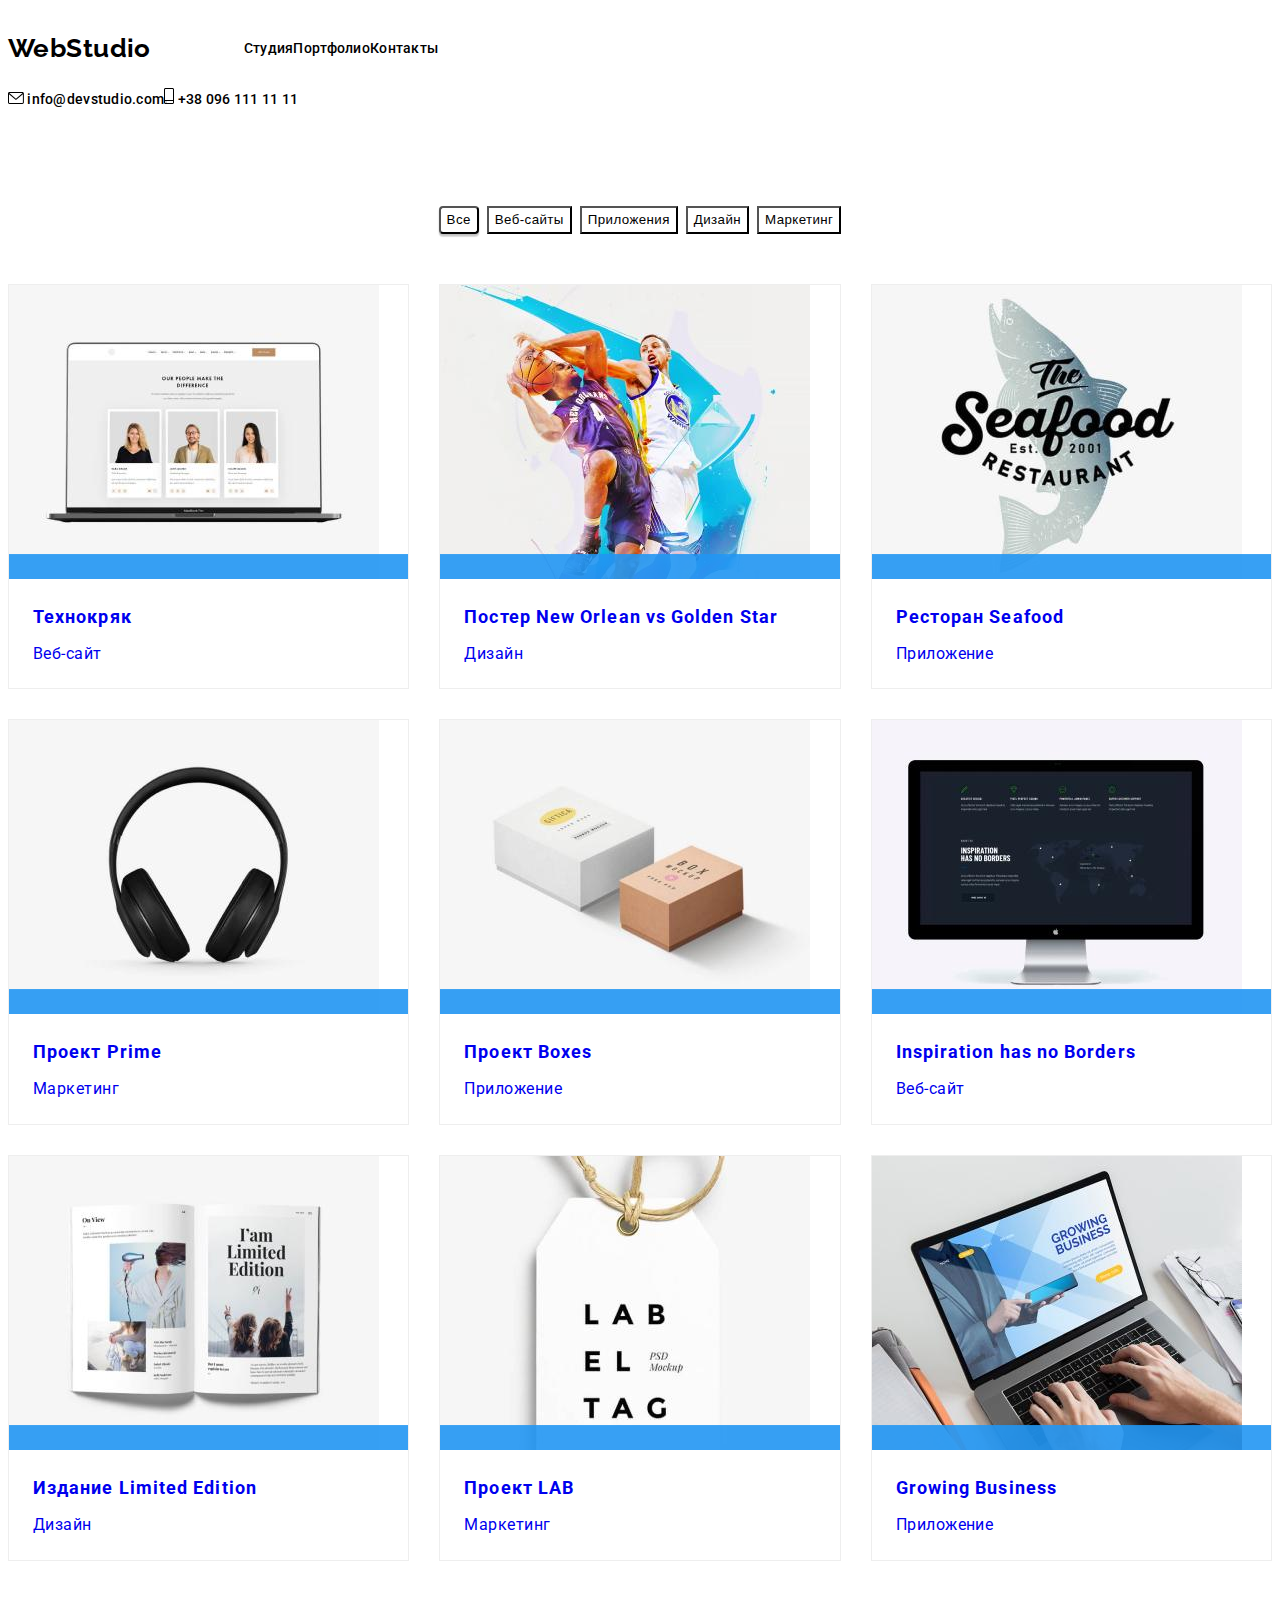
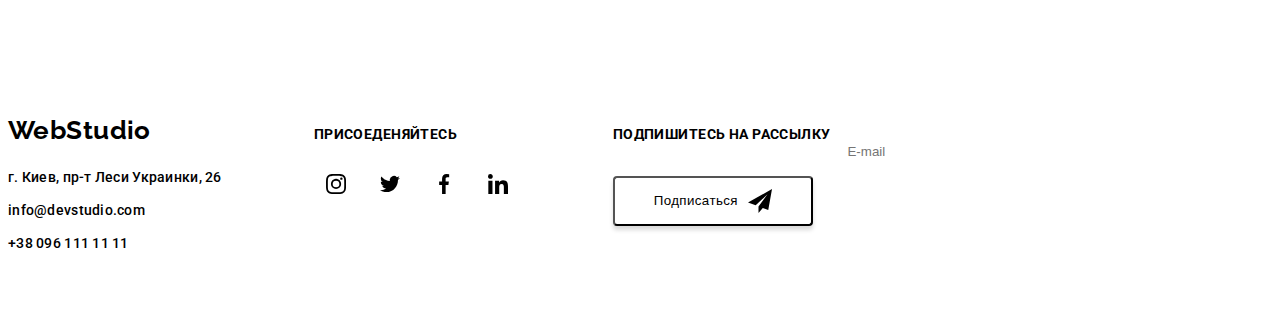
==== portfolio.html @ a19c3fe3 "мусор" ====
<!DOCTYPE html>
<html lang="ru">
  <head>
    <meta charset="UTF-8" />
    <meta http-equiv="X-UA-Compatible" content="IE=edge" />
    <meta name="viewport" content="width=device-width, initial-scale=1.0" />
    <title>WebStudio - Портфолио</title>
    <link
      rel="stylesheet"
      href="https://cdnjs.cloudflare.com/ajax/libs/modern-normalize/1.1.0/modern-normalize.min.css"
      integrity="sha512-wpPYUAdjBVSE4KJnH1VR1HeZfpl1ub8YT/NKx4PuQ5NmX2tKuGu6U/JRp5y+Y8XG2tV+wKQpNHVUX03MfMFn9Q=="
      crossorigin="anonymous"
      referrerpolicy="no-referrer"
    />
    <link rel="stylesheet" href="./css/styles.css" />
    <link rel="preconnect" href="https://fonts.googleapis.com" />
    <link rel="preconnect" href="https://fonts.gstatic.com" crossorigin />
    <link rel="preconnect" href="https://fonts.googleapis.com" />
    <link rel="preconnect" href="https://fonts.gstatic.com" crossorigin />
    <link
      href="https://fonts.googleapis.com/css2?family=Raleway:ital,wght@0,700;1,700&family=Roboto:ital,wght@0,400;0,500;0,700;0,900;1,400;1,500;1,700;1,900&display=swap"
      rel="stylesheet"
    />
  </head>
  <body>
    <header class="page-header">
      <div class="container">
        <nav class="site-nav">
          <a href="./index.html" class="logo">Web<span class="logo-header">Studio</span></a>
          <ul class="list">
            <li class="header-item"><a href="./index.html" class="link">Студия</a></li>
            <li class="header-item">
              <a href="./portfolio.html" class="link current">Портфолио</a>
            </li>
            <li class="header-item"><a href="" class="link">Контакты</a></li>
          </ul>
        </nav>
        <ul class="site-contact list">
          <li class="header-item">
            <a href="mailto:info@devstudio.com" class="link">           
                <svg width="16px" height="12px" class="header-icon">
              <use href="./images/sprite.svg#envelope" ></use></svg>
                info@devstudio.com</a>
          </li>
          <li class="header-item">
            <a href="tel:+380961111111" class="link">
              <svg width="10px" height="16px" class="header-icon">
              <use href="./images/sprite.svg#smartphone" ></use>
            </svg>
            +38 096 111 11 11</a>
          </li>
        </ul>
      </div>
    </header>
    <main>
      <section class="section">
        <div class="container">
          <h1 hidden>Страница портфолио</h1>
          <!--  фильтр -->

          <h2 hidden>Фильтр</h2>
          <ul class="list filter">
            <li class="filter-item">
              <button type="button" class="button button-active">Все</button>
            </li>
            <li class="filter-item">
              <button type="button" class="button">Веб-сайты</button>
            </li>
            <li class="filter-item">
              <button type="button" class="button">Приложения</button>
            </li>
            <li class="filter-item">
              <button type="button" class="button">Дизайн</button>
            </li>
            <li class="filter-item">
              <button type="button" class="button">Маркетинг</button>
            </li>
          </ul>

          <!--  портфолио -->

          <ul class="list flex-list portfolio">
            <li class="item">
              <a href="./portfolio.html" class="portfolio-link">
                <div class="portfolio-img-wrapper">
                  <img src="./images/portolio/img1.jpg" alt="технокряк" width="370" />
                  <p class="portfolio-overley-text">Технокряк это современная площадка распространения коронавируса. Компании используют эту платформу для цифрового
                  шпионажа и атак на защищённые сервера конкурентов.</p>
                </div>
                <div class="portfolio-text-margin">
                  <h2 class="portfolio-work">Технокряк</h2>
                  <p class="portfolio-type">Веб-сайт</p>
                </div>
              </a>
            </li>
            <li class="item">
              <a href="./portfolio.html" class="portfolio-link">
                <div class="portfolio-img-wrapper">
                  <img src="./images/portolio/img2.jpg" alt="Постер New Orlean vs Golden Star" width="370"/>
                  <p class="portfolio-overley-text">Технокряк это современная площадка распространения коронавируса. Компании используют эту платформу для цифрового
                  шпионажа и атак на защищённые сервера конкурентов.</p>
                </div>
     
                <div class="portfolio-text-margin">
                  <h2 class="portfolio-work">Постер New Orlean vs Golden Star</h2>
                  <p class="portfolio-type">Дизайн</p>
                </div>
              </a>
            </li>
            <li class="item">
              <a href="./portfolio.html" class="portfolio-link">
                <div class="portfolio-img-wrapper">
                  <img src="./images/portolio/img3.jpg" alt="Ресторан Seafood" width="370" />
                  <p class="portfolio-overley-text">Технокряк это современная площадка распространения коронавируса. Компании используют эту платформу для цифрового
                  шпионажа и атак на защищённые сервера конкурентов.</p>
                </div>
                                
                <div class="portfolio-text-margin">
                  <h2 class="portfolio-work">Ресторан Seafood</h2>
                  <p class="portfolio-type">Приложение</p>
                </div>
              </a>
            </li>
            <li class="item">
              <a href="./portfolio.html" class="portfolio-link">
                <div class="portfolio-img-wrapper">
                  <img src="./images/portolio/img4.jpg" alt="Проект Prime" width="370" />
                  <p class="portfolio-overley-text">Технокряк это современная площадка распространения коронавируса. Компании используют эту платформу для цифрового
                  шпионажа и атак на защищённые сервера конкурентов.</p>
                </div>

                <div class="portfolio-text-margin">
                  <h2 class="portfolio-work">Проект Prime</h2>
                  <p class="portfolio-type">Маркетинг</p>
                </div>
              </a>
            </li>
            <li class="item">
              <a href="./portfolio.html" class="portfolio-link"> 
                <div class="portfolio-img-wrapper">
                  <img src="./images/portolio/img5.jpg" alt="Проект Boxes" width="370" />
                  <p class="portfolio-overley-text">Технокряк это современная площадка распространения коронавируса. Компании используют эту платформу для цифрового
                  шпионажа и атак на защищённые сервера конкурентов.</p>
                </div>
                
                <div class="portfolio-text-margin">
                  <h2 class="portfolio-work">Проект Boxes</h2>
                  <p class="portfolio-type">Приложение</p>
                </div>
              </a>
            </li>
            <li class="item">
              <a href="./portfolio.html" class="portfolio-link">
                <div class="portfolio-img-wrapper">
                  <img src="./images/portolio/img6.jpg" alt="Inspiration has no Borders" width="370" />
                  <p class="portfolio-overley-text">Технокряк это современная площадка распространения коронавируса. Компании используют эту платформу для цифрового
                  шпионажа и атак на защищённые сервера конкурентов.</p>
                </div>
  
                <div class="portfolio-text-margin">
                  <h2 class="portfolio-work">Inspiration has no Borders</h2>
                  <p class="portfolio-type">Веб-сайт</p>
                </div>
              </a>
            </li>
            <li class="item">
              <a href="./portfolio.html" class="portfolio-link">
                <div class="portfolio-img-wrapper">
                  <img src="./images/portolio/img7.jpg" alt="Издание Limited Edition" width="370" />
                  <p class="portfolio-overley-text">Технокряк это современная площадка распространения коронавируса. Компании используют эту платформу для цифрового
                  шпионажа и атак на защищённые сервера конкурентов.</p>
                </div>

                <div class="portfolio-text-margin">
                  <h2 class="portfolio-work">Издание Limited Edition</h2>
                  <p class="portfolio-type">Дизайн</p>
                </div>
              </a>
            </li>
            <li class="item">
              <a href="./portfolio.html" class="portfolio-link">
                <div class="portfolio-img-wrapper">
                  <img src="./images/portolio/img8.jpg" alt="Проект LAB" width="370" />
                  <p class="portfolio-overley-text">Технокряк это современная площадка распространения коронавируса. Компании используют эту платформу для цифрового
                  шпионажа и атак на защищённые сервера конкурентов.</p>
                </div>

                <div class="portfolio-text-margin">
                  <h2 class="portfolio-work">Проект LAB</h2>
                  <p class="portfolio-type">Маркетинг</p>
                </div>
              </a>
            </li>
            <li class="item">
              <a href="./portfolio.html" class="portfolio-link">
                <div class="portfolio-img-wrapper">
                  <img src="./images/portolio/img9.jpg" alt="Growing Business" width="370" />
                  <p class="portfolio-overley-text">Технокряк это современная площадка распространения коронавируса. Компании используют эту платформу для цифрового
                  шпионажа и атак на защищённые сервера конкурентов.</p>
                </div>
                
                <div class="portfolio-text-margin">
                  <h2 class="portfolio-work">Growing Business</h2>
                  <p class="portfolio-type">Приложение</p>
                </div>
              </a>
            </li>
          </ul>
        </div>
      </section>
    </main>
    
<footer class="footer">
  <div class="container">
    <div>
      <a href="./index.html" class="logo footer-logo">Web<span class="logo-footer">Studio</span></a>
      <address>
        <ul class="list site-contact-footer">
          <li class="footer-item">
            <a href="" class="link">г. Киев, пр-т Леси Украинки, 26</a>
          </li>
          <li class="footer-item">
            <a href="mailto:info@devstudio.com" class="link">info@devstudio.com</a>
          </li>
          <li class="footer-item">
            <a href="tel:+380961111111" class="link">+38 096 111 11 11</a>
          </li>
        </ul>
      </address>
    </div>
    <div class="footer-sosial">
      <p class="footer-connect">Присоеденяйтесь</p>
      <ul class="list sosial-list">
        <li class="sosial-item">
          <a href="" class="sosial-bgr">
            <svg class="sosial-icon">
              <use href="./images/sprite.svg#instagram"></use>
            </svg>
          </a>
        </li>
        <li class="sosial-item">
          <a href="" class="sosial-bgr">
            <svg class="sosial-icon">
              <use href="./images/sprite.svg#twitter"></use>
            </svg>
          </a>
        </li>
        <li class="sosial-item">
          <a href="" class="sosial-bgr">
            <svg class="sosial-icon">
              <use href="./images/sprite.svg#facebook"></use>
            </svg>
          </a>
        </li>
        <li class="sosial-item">
          <a href="" class="sosial-bgr">
            <svg class="sosial-icon">
              <use href="./images/sprite.svg#linkedin"></use>
            </svg>
          </a>
        </li>
      </ul>
    </div>

    <div class="footer-submit">
      <form class="footer-form-wrapper" autocomplete="off" novalidate>
        <label for="footer-email" class="footer-connect">Подпишитесь на рассылку</label>
        <input class="footer-input" type="email" id="footer-email" placeholder="E-mail">
        <button type="submit" class="button form-btn">Подписаться
          <svg width="24" height="24">
            <use href="./images/icons.svg#send-btn"></use>
          </svg>
        </button>
      </form>
    </div>

  </div>
</footer>

  </body>
</html>
---- css/styles.css ----
/* сброс стилей */

html {
  box-sizing: border-box;
}
*,
*::after,
*::before {
  box-sizing: inherit;
}

h1,
h2,
h3,
h4,
h5,
h6 {
  margin-top: 0;
  margin-bottom: 0;
}
p {
  margin-top: 0;
}
p:last-child {
  margin-bottom: 0;
}
img {
  display: block;
  max-width: 100%;
  height: auto;
}
address {
  font-style: normal;
}
a {
  text-decoration: none;
}
.list {
  list-style: none;
  padding: 0;
  margin: 0;
}
.visually-hidden {
  position: absolute;
  width: 1px;
  height: 1px;
  margin: -1px;
  padding: 0;
  overflow: hidden;
  border: 0;
  clip: rect(0 0 0 0);
}
/*  */

body {
  background-color: var(--white-color);
  font-family: "Roboto", sans-serif;
  font-weight: 400;
  font-size: 14px;
  line-height: 1.71;
  letter-spacing: 0.03em;
  color: var(--secondary-color);
}

.section {
  padding-top: 94px;
  padding-bottom: 94px;
  width: 100%;
}

/* filter item  */
.filter-item:not(:last-child) {
  margin-right: 8px;
}

/* навигация */
.logo {
  font-family: "Raleway", sans-serif;
  font-weight: 700;
  color: var(--accent);
  text-decoration: none;
  font-size: 26px;
  line-height: 1.19;
  margin-right: 93px;
}

.logo-footer {
  color: var(--white-color);
}

.site-nav .link {
  display: block;
  padding-top: 32px;
  padding-bottom: 32px;

  color: var(--primary-text-color);
  font-style: normal;
  font-weight: 500;
  line-height: 16px;
  letter-spacing: 0.02em;
}

.site-nav .link:focus,
.site-nav .link:hover,
.site-nav .link.current,
.site-contact-footer .link:focus,
.site-contact-footer .link:hover,
.site-contact .link:focus,
.site-contact .link:hover {
  color: var(--accent);
}
/* Ставимо анімацію на ці */
.site-nav .link,
.site-contact-footer .link,
.site-nav .link.current,
.site-contact .link {
  transition: color 250ms cubic-bezier(0.4, 0, 0.2, 1);
  /* transition-delay: 1s; */
}

/* синя рисочка на поточній сторінці */
.current {
  position: relative;
}
.current::after {
  position: absolute;
  bottom: -1px;
  content: "";
  display: block;
  width: 100%;
  height: 4px;
  border-radius: 2px;
  background-color: var(--accent);
}

/* контакты в шапке и футере */
.site-contact-footer .link,
.site-contact .link {
  color: var(--secondary-color);
  font-style: normal;
  font-weight: 500;
  line-height: 1.42;
  letter-spacing: 0.02em;
}

/* секция */
.section-title {
  color: var(--primary-text-color);
  text-align: center;
  font-weight: 700;
  font-size: 36px;
  line-height: 1.17;
  margin-bottom: 50px;
}
.section-subtitle {
  font-weight: bold;
  line-height: 1.14;
  text-transform: uppercase;
  color: var(--primary-text-color);
  margin-bottom: 10px;
}

.section-text {
  color: var(--secondary-color);
  font-style: normal;
  font-weight: normal;
}
/* секція команда */
.team {
  background-color: #f5f4fa;
}
.team-image {
  margin-bottom: 30px;
}
.team-name {
  font-style: normal;
  font-weight: 500;
  font-size: 16px;
  line-height: 1.19;
  text-align: center;
  color: var(--primary-text-color);
  margin-bottom: 10px;
}
.team-role {
  font-size: 16px;
  line-height: 1.19;
  text-align: center;
  /* padding-bottom: 16px; */
}
/* .team-border {
  box-shadow: 0px 1px 3px rgba(0, 0, 0, 0.12), 0px 1px 1px rgba(0, 0, 0, 0.14),
    0px 2px 1px rgba(0, 0, 0, 0.2);
  border-radius: 0px 0px 4px 4px;
  background-color: var(--white-color);
  padding-bottom: 30px;
} */
/* footer */
.footer {
  background-color: var(--background-color);
  padding-top: 60px;
  padding-bottom: 60px;
}
.footer .container {
  display: flex;
  align-items: baseline;
}
.footer-connect {
  font-weight: 700;
  line-height: 16px;
  text-transform: uppercase;
  color: var(--white-color);

  margin-bottom: 20px;
}

.footer-sosial {
  margin-left: 70px;
}
.footer-submit {
  margin-left: 93px;
}

.footer-sosial .sosial-list {
  padding: 0;
  color: var(--white-color);
}
.footer-sosial .sosial-bgr {
  background-color: var(--secondary-color);
}
.footer-sosial .sosial-icon {
  fill: var(--white-color);
}
.footer-logo {
  display: block;
  margin-bottom: 20px;
}
.footer-item:not(:last-child) {
  margin-bottom: 9px;
}
/* герой */
.hero {
  max-width: 1600px;
  height: 600px;
  margin-left: auto;
  margin-right: auto;
  background-repeat: no-repeat;
  background-size: cover;
  background-position: center;
  background-color: var(--background-color);
  background-image: linear-gradient(
      to right,
      rgba(47, 48, 58, 0.4),
      rgba(47, 48, 58, 0.4)
    ),
    url("../images/hero-img.jpg");
  color: var(--white-color);
  text-align: center;
  padding-top: 200px;
  padding-bottom: 200px;
}
.hero-title {
  margin-top: 0;
  margin-bottom: 30px;
  text-align: center;
  text-transform: uppercase;
  font-weight: 900;
  font-size: 44px;
  line-height: 1.36;
  letter-spacing: 0.06em;
}
.hero button {
  background-color: var(--accent);
  color: var(--white-color);
  padding: 10px 32px;
  font-weight: 700;
  line-height: 1.875;
  letter-spacing: 0.06em;
}
/* в каждой секции елементам списка нужно давать 
display: flex; сделаю 1н клас на всех */
.flex-list {
  display: flex;
  flex-wrap: wrap;
  margin-left: -30px;
  margin-top: -30px;
}

/* в каждой секции елементам списка нужно давать 
margin-right: 30px; сделаю 1н клас на всех */
li.item {
  margin-left: 30px;
  margin-top: 30px;
}
.work .item {
  flex-basis: calc(100% / 3 - 30px);
}

.work-box {
  position: relative;
}
.work-text {
  position: absolute;
  bottom: 0;

  color: var(--white-color);
  background-color: rgba(47, 48, 58, 0.8);

  width: 100%;
  /* height: 70px; */
  text-align: center;

  text-transform: uppercase;
  font-weight: 700;
  line-height: 16px;
  padding-top: 27px;
  padding-bottom: 27px;
}

.features .item {
  flex-basis: calc(100% / 4 - 30px);
  background-color: var(--white-color);
}
.team-item {
  flex-basis: calc(100% / 4 - 30px);
  box-shadow: 0px 1px 3px rgba(0, 0, 0, 0.12), 0px 1px 1px rgba(0, 0, 0, 0.14),
    0px 2px 1px rgba(0, 0, 0, 0.2);
  border-radius: 0px 0px 4px 4px;
  background-color: var(--white-color);
  padding-bottom: 30px;
}

/* секция особенности features*/
.features.section {
  padding-bottom: 0;
}

.futures-icon {
  width: 70px;
  height: 70px;
}
/* фон під значком */
.icon-bgr {
  display: flex;
  justify-content: center;
  align-items: center;
  height: 120px;
  margin-bottom: 30px;
  background: #f5f4fa;
  border-radius: 4px;
}

/* кнопки в фильтре */
.filter {
  margin-bottom: 50px;
  justify-content: center;
  display: flex;
}
.button {
  background-color: var(--white-color);
  color: var(--primary-text-color);
  font-style: normal;
  font-weight: 500;
  line-height: 1.62;
  letter-spacing: 0.03em;

  transition: color 250ms cubic-bezier(0.4, 0, 0.2, 1),
    background-color 250ms cubic-bezier(0.4, 0, 0.2, 1);
}

.filter .button:focus,
.filter .button:active,
.filter .button:hover,
.button-active {
  color: var(--white-color);
  background-color: var(--accent);
  box-shadow: 0px 3px 1px rgba(0, 0, 0, 0.1), 0px 1px 2px rgba(0, 0, 0, 0.08),
    0px 2px 2px rgba(0, 0, 0, 0.12);
  border-radius: 4px;
}

.filter .list {
  justify-content: center;
  display: flex;
}

/* секція портфоліо */
.portfolio-link {
  display: block;

  transition: box-shadow 250ms cubic-bezier(0.4, 0, 0.2, 1);
}
.portfolio-link:hover,
.portfolio-link:focus {
  box-shadow: 0px 4px 4px rgba(0, 0, 0, 0.25);
  outline: none;
}

.portfolio .list {
  margin-left: -30px;
  margin-top: -30px;
  display: flex;
  flex-wrap: wrap;
}
.portfolio .item {
  flex-basis: calc(100% / 3 - 30px);
  border: 1px solid #eeeeee;
}

.portfolio-link:hover .portfolio-overley-text,
.portfolio-link:focus .portfolio-overley-text {
  transform: translateY(0);
}

.portfolio-img-wrapper {
  position: relative;
  overflow: hidden;
}
.portfolio-overley-text {
  position: absolute;
  top: 0;
  width: 100%;

  font-size: 18px;
  line-height: 1.56;
  letter-spacing: 0.03em;
  color: var(--white-color);

  background-color: rgba(33, 150, 243, 0.9);
  padding: 63px 24px;

  transform: translateY(101%);
  transition: transform 250ms cubic-bezier(0.4, 0, 0.2, 1);
}

.portfolio-work {
  font-style: normal;
  font-weight: bold;
  font-size: 18px;
  line-height: 2;
  letter-spacing: 0.06em;
  color: var(--primary-text-color);
  margin-bottom: 4px;
}
.portfolio-type {
  font-style: normal;
  font-weight: normal;
  font-size: 16px;
  line-height: 1.87;
  letter-spacing: 0.03em;
  color: var(--secondary-color);
}
.portfolio-text-margin {
  padding: 20px 24px;
}

/* добавляем flex  */

.page-header,
.site-contact,
.site-nav,
.site-nav > .list {
  display: flex;
  align-items: center;
}
.site-contact {
  margin-left: auto;
}
/* клиенты секция */
/* .clients .item {
  flex-basis: calc(100% / 6 - 30px);
  border: 1px solid #afb1b8;
  box-sizing: border-box;
  border-radius: 4px;
  align-items: center;

  color: #afb1b8;

  display: flex;
  justify-content: center;
  height: 92px;
} */
/* .clients .item:focus,
.clients .item:active,
.clients .item:hover {
  border-color: var(--accent);
  color: var(--accent);
} */

/* лева хрень яку я переробляю непонятно чому */
.clients .item {
  flex-basis: calc(100% / 6 - 30px);
}
.clients-link {
  border: 1px solid #afb1b8;
  box-sizing: border-box;
  border-radius: 4px;
  align-items: center;
  color: #afb1b8;
  display: flex;
  justify-content: center;
  height: 92px;
  /* ------- */
  transition: color 250ms cubic-bezier(0.4, 0, 0.2, 1),
    background-color 250ms cubic-bezier(0.4, 0, 0.2, 1);
}
.clients-link:hover,
.clients-link:focus,
.clients-link:active {
  border-color: var(--accent);
  color: var(--accent);
}
.clients-icon {
  width: 106px;
  height: 60px;
  fill: currentColor;
}

.sosial-list {
  display: flex;
  justify-content: center;
  padding-left: 32px;
  padding-right: 32px;
}

.sosial-bgr {
  width: 44px;
  height: 44px;
  border-radius: 22px;
  background-color: var(--white-color);
  display: flex;
  justify-content: center;
  align-items: center;
  color: var(--secondary-color);
  transition: color 250ms cubic-bezier(0.4, 0, 0.2, 1),
    background-color 250ms cubic-bezier(0.4, 0, 0.2, 1);
}

.sosial-icon {
  width: 20px;
  height: 20px;
  fill: currentColor;
}
.sosial-bgr:focus,
.sosial-bgr:active,
.sosial-bgr:hover {
  background-color: var(--accent);
  color: var(--white-color);
}

.sosial-item:not(:last-child) {
  margin-right: 10px;
}

/* модальное окно */
.backdrop {
  position: fixed;
  top: 0;
  width: 100vw;
  height: 100vh;
  background-color: rgba(0, 0, 0, 0.2);
  display: flex;
  align-items: center;
  justify-content: center;

  transition: opacity 250ms cubic-bezier(0.4, 0, 0.2, 1),
    visibility 250ms cubic-bezier(0.4, 0, 0.2, 1);
}

.backdrop.is-hidden {
  opacity: 0;
  visibility: hidden;
  pointer-events: none;
}

.backdrop.is-hidden .modal {
  transform: scale(2);
}

.modal {
  position: relative;
  width: 528px;
  min-height: 182px;

  padding: 40px;
  background-color: var(--white-color);
  box-shadow: 0px 1px 3px rgba(0, 0, 0, 0.12), 0px 1px 1px rgba(0, 0, 0, 0.14),
    0px 2px 1px rgba(0, 0, 0, 0.2);
  border-radius: 4px;

  transform: scale(1);
  transition: transform 250ms cubic-bezier(0.4, 0, 0.2, 1);
}

.btn-close {
  padding: 0;
  position: absolute;

  top: 8px;
  right: 8px;

  width: 30px;
  height: 30px;

  background-color: transparent;
  border: 1px solid rgba(0, 0, 0, 0.1);
  border-radius: 50%;
  fill: currentColor;
}

.btn-close:hover {
  color: var(--accent);
}
/* форма */
.form {
  padding: 40px;
  margin-left: auto;
  margin-right: auto;
}

.form-title {
  font-weight: 700;
  font-size: 20px;
  line-height: 23px;
  letter-spacing: 0.03em;
  color: var(--primary-text-color);
}

.form-field {
  display: flex;
  flex-direction: column;
  margin-bottom: 10px;
  position: relative;
  color: var(--primary-text-color);
}

.form-input {
  width: 100%;
  outline: none;
  padding: 12px 16px 12px 42px;
  border: 1px solid rgba(33, 33, 33, 0.2);
  border-radius: 4px;
}

.form-comment-text:active,
.form-comment-text:focus,
.form-comment-text:hover,
.form-input:active,
.form-input:hover,
.form-input:focus {
  border: 1px solid var(--accent);
}
/* Вродi раніше цю діч робив по іншому ?*/
.form-input:active ~ svg,
.form-input:hover ~ svg,
.form-input:focus ~ svg {
  color: var(--accent);
}

.form-field label {
  color: var(--secondary-color);
  margin-bottom: 4px;
  font-size: 12px;
  line-height: 14px;
  letter-spacing: 0.01em;
}

.form-comment {
  display: flex;
  flex-direction: column;
  position: relative;

  color: var(--secondary-color);
  margin-bottom: 20px;
  font-size: 12px;
  line-height: 14px;
  letter-spacing: 0.01em;
}

.form-comment label {
  margin-bottom: 4px;
}

.form-comment-text {
  width: 100%;
  min-height: 120px;
  resize: none;

  padding: 12px 16px;

  outline: none;
  border-radius: 4px;
  border: 1px solid rgba(33, 33, 33, 0.2);
}

.form-btn {
  display: flex;
  background: var(--accent);
  box-shadow: 0px 4px 4px rgba(0, 0, 0, 0.15);
  border-radius: 4px;
  color: var(--white-color);
  width: 200px;
  height: 50px;
  align-items: center;
  justify-content: center;
  fill: var(--white-color);
}
.form-btn-send {
  display: block;
  margin: 0 auto;
}
.form-btn:hover {
  background-color: #188ce8;
  box-shadow: 0px 4px 4px rgba(0, 0, 0, 0.15);
}

form .form-btn svg {
  margin-left: 10px;
}

.footer-form-wrapper {
  display: flex;
  flex-wrap: wrap;
}
.form-icon {
  position: absolute;
  top: 50%;
  left: 15px;
  transform: translate(0, -50%);
  fill: currentColor;
}
.input-wrapper {
  position: relative;
}

.modal-checkbox {
  margin-bottom: 30px;
  display: flex;
  align-items: center;
}

.modal-checkbox span {
  width: 16px;
  height: 15px;
  border: 2px solid var(--primary-text-color);
  border-radius: 2px;
  margin-right: 8px;
  margin-left: 14px;
  display: flex;
  align-items: center;
  justify-content: center;
}
.modal-checkbox:checked + .modal-checkbox span {
  background-color: var(--accent);
  border: none;
}

.modal-checkbox a {
  color: var(--accent);
  text-decoration: underline;
}

.footer-input {
  width: 350px;
  height: 50px;
  border: 1px solid rgba(255, 255, 255, 0.3);
  box-sizing: border-box;
  /* filter: drop-shadow(0px 4px 4px rgba(0, 0, 0, 0.15)); */
  border-radius: 4px;
  background: transparent;
  padding: 15px 16px;
  margin-right: 12px;
}

.footer-input:active,
.footer-input:hover,
.footer-input:focus {
  border: 1px solid var(--accent);
}
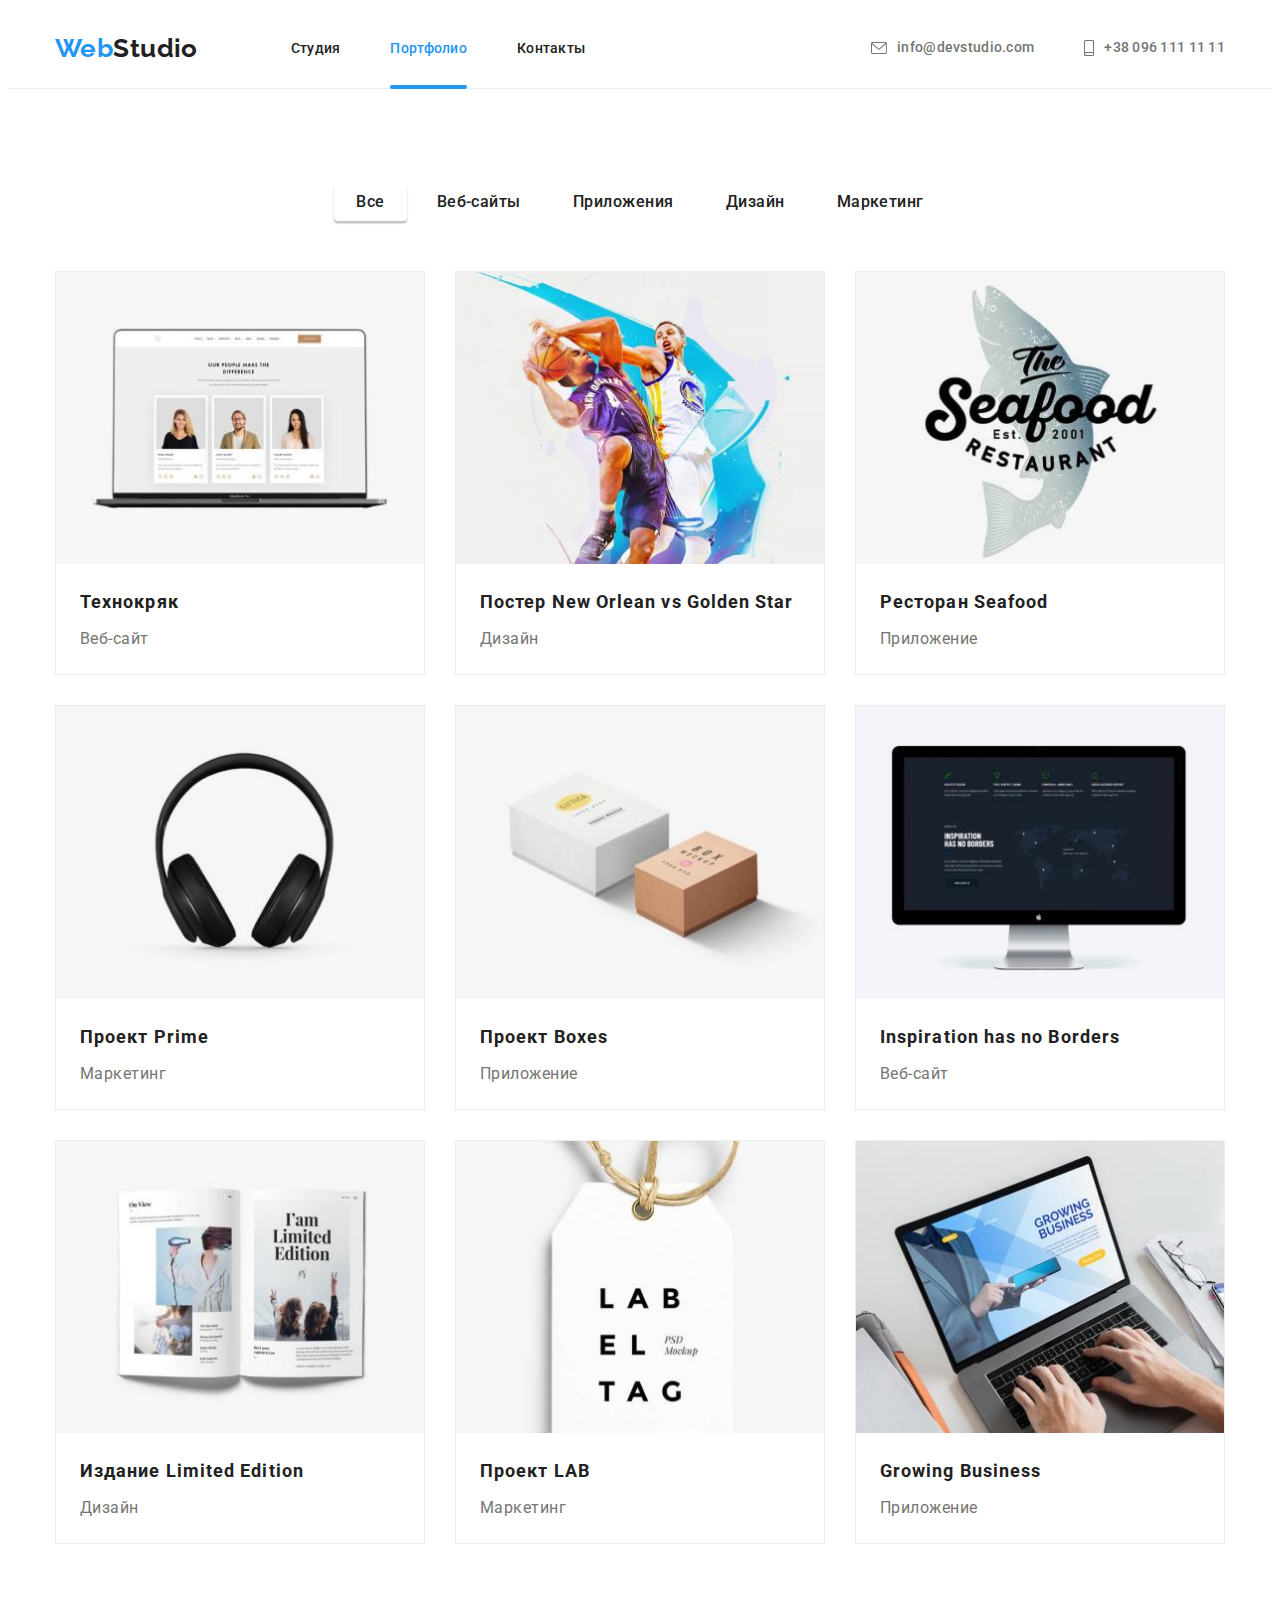
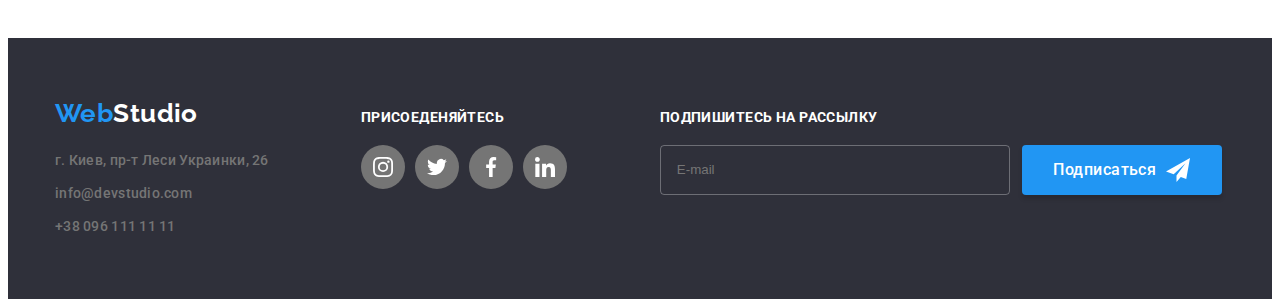
==== commit 614c6b77: "add scss" ====
--- a/portfolio.html
+++ b/portfolio.html
@@ -12,7 +12,9 @@
       crossorigin="anonymous"
       referrerpolicy="no-referrer"
     />
-    <link rel="stylesheet" href="./css/styles.css" />
+    
+    <link rel="stylesheet" href="./css/main.min.css">
+
     <link rel="preconnect" href="https://fonts.googleapis.com" />
     <link rel="preconnect" href="https://fonts.gstatic.com" crossorigin />
     <link rel="preconnect" href="https://fonts.googleapis.com" />
--- a/css/main.min.css
+++ b/css/main.min.css
@@ -0,0 +1,2 @@
+html{box-sizing:border-box}*,*::after,*::before{box-sizing:inherit}h1,h2,h3,h4,h5,h6{margin-top:0;margin-bottom:0}p{margin-top:0}p:last-child{margin-bottom:0}img{display:block;max-width:100%;height:auto}address{font-style:normal}a{text-decoration:none}.list{list-style:none;padding:0;margin:0}.visually-hidden{position:absolute;width:1px;height:1px;margin:-1px;padding:0;overflow:hidden;border:0;clip:rect(0 0 0 0)}:root{--primary-text-color: #212121;--secondary-color: #757575;--accent: #2196f3;--background-color: #2f303a;--white-color: #ffffff}body{background-color:var(--white-color);font-family:"Roboto", sans-serif;font-weight:400;font-size:14px;line-height:1.71;letter-spacing:0.03em;color:var(--secondary-color)}.team{background-color:#f5f4fa}.team-image{margin-bottom:30px}.team-name{font-style:normal;font-weight:500;font-size:16px;line-height:1.19;text-align:center;color:var(--primary-text-color);margin-bottom:10px}.team-role{font-size:16px;line-height:1.19;text-align:center}.hero{max-width:1600px;height:600px;margin-left:auto;margin-right:auto;background-repeat:no-repeat;background-size:cover;background-position:center;background-color:var(--background-color);background-image:linear-gradient(to right, rgba(47,48,58,0.4), rgba(47,48,58,0.4)),url("../images/hero-img.jpg");color:var(--white-color);text-align:center;padding-top:200px;padding-bottom:200px}.hero-title{margin-top:0;margin-bottom:30px;text-align:center;text-transform:uppercase;font-weight:900;font-size:44px;line-height:1.36;letter-spacing:0.06em}.hero button{background-color:var(--accent);color:var(--white-color);padding:10px 32px;font-weight:700;line-height:1.875;letter-spacing:0.06em}.work .item{flex-basis:calc(100% / 3 - 30px)}.work-box{position:relative}.work-text{position:absolute;bottom:0;color:var(--white-color);background-color:rgba(47,48,58,0.8);width:100%;text-align:center;text-transform:uppercase;font-weight:700;line-height:16px;padding-top:27px;padding-bottom:27px}.features .item{flex-basis:calc(100% / 4 - 30px);background-color:var(--white-color)}.team-item{flex-basis:calc(100% / 4 - 30px);box-shadow:0px 1px 3px rgba(0,0,0,0.12),0px 1px 1px rgba(0,0,0,0.14),0px 2px 1px rgba(0,0,0,0.2);border-radius:0px 0px 4px 4px;background-color:var(--white-color);padding-bottom:30px}.features.section{padding-bottom:0}.futures-icon{width:70px;height:70px}.icon-bgr{display:flex;justify-content:center;align-items:center;height:120px;margin-bottom:30px;background:#f5f4fa;border-radius:4px}.portfolio-link{display:block;transition:box-shadow 250ms cubic-bezier(0.4, 0, 0.2, 1)}.portfolio-link:hover,.portfolio-link:focus{box-shadow:0px 4px 4px rgba(0,0,0,0.25);outline:none}.portfolio .list{margin-left:-30px;margin-top:-30px;display:flex;flex-wrap:wrap}.portfolio .item{flex-basis:calc(100% / 3 - 30px);border:1px solid #eeeeee}.portfolio-link:hover .portfolio-overley-text,.portfolio-link:focus .portfolio-overley-text{transform:translateY(0)}.portfolio-img-wrapper{position:relative;overflow:hidden}.portfolio-overley-text{position:absolute;top:0;width:100%;font-size:18px;line-height:1.56;letter-spacing:0.03em;color:var(--white-color);background-color:rgba(33,150,243,0.9);padding:63px 24px;transform:translateY(101%);transition:transform 250ms cubic-bezier(0.4, 0, 0.2, 1)}.portfolio-work{font-style:normal;font-weight:bold;font-size:18px;line-height:2;letter-spacing:0.06em;color:var(--primary-text-color);margin-bottom:4px}.portfolio-type{font-style:normal;font-weight:normal;font-size:16px;line-height:1.87;letter-spacing:0.03em;color:var(--secondary-color)}.portfolio-text-margin{padding:20px 24px}.clients .item{flex-basis:calc(100% / 6 - 30px)}.clients-link{border:1px solid #afb1b8;box-sizing:border-box;border-radius:4px;align-items:center;color:#afb1b8;display:flex;justify-content:center;height:92px;transition:color 250ms cubic-bezier(0.4, 0, 0.2, 1),background-color 250ms cubic-bezier(0.4, 0, 0.2, 1)}.clients-link:hover,.clients-link:focus,.clients-link:active{border-color:var(--accent);color:var(--accent)}.clients-icon{width:106px;height:60px;fill:currentColor}.sosial-list{display:flex;justify-content:center;padding-left:32px;padding-right:32px}.sosial-bgr{width:44px;height:44px;border-radius:22px;background-color:var(--white-color);display:flex;justify-content:center;align-items:center;color:var(--secondary-color);transition:color 250ms cubic-bezier(0.4, 0, 0.2, 1),background-color 250ms cubic-bezier(0.4, 0, 0.2, 1)}.sosial-icon{width:20px;height:20px;fill:currentColor}.sosial-bgr:focus,.sosial-bgr:active,.sosial-bgr:hover{background-color:var(--accent);color:var(--white-color)}.sosial-item:not(:last-child){margin-right:10px}button{font-family:"Roboto", sans-serif;font-size:16px;border:none;padding:6px 22px;border-radius:4px;text-align:center;cursor:pointer}.section{padding-top:94px;padding-bottom:94px;width:100%}.section-title{color:var(--primary-text-color);text-align:center;font-weight:700;font-size:36px;line-height:1.17;margin-bottom:50px}.section-subtitle{font-weight:bold;line-height:1.14;text-transform:uppercase;color:var(--primary-text-color);margin-bottom:10px}.section-text{color:var(--secondary-color);font-style:normal;font-weight:normal}.container{width:1200px;margin-left:auto;margin-right:auto;padding-left:15px;padding-right:15px}.filter-item:not(:last-child){margin-right:8px}.filter{margin-bottom:50px;justify-content:center;display:flex}.filter .button:focus,.filter .button:active,.filter .button:hover,.button-active{color:var(--white-color);background-color:var(--accent);box-shadow:0px 3px 1px rgba(0,0,0,0.1),0px 1px 2px rgba(0,0,0,0.08),0px 2px 2px rgba(0,0,0,0.12);border-radius:4px}.filter .list{justify-content:center;display:flex}.button{background-color:var(--white-color);color:var(--primary-text-color);font-style:normal;font-weight:500;line-height:1.62;letter-spacing:0.03em;transition:color 250ms cubic-bezier(0.4, 0, 0.2, 1),background-color 250ms cubic-bezier(0.4, 0, 0.2, 1)}.header-item:not(:last-child){margin-right:50px}.header-item a{align-items:center;display:flex}.page-header{border-bottom:1px solid #ececec}.page-header .container{display:flex}.header-icon{fill:currentColor;margin-right:10px}.logo{font-family:"Raleway", sans-serif;font-weight:700;color:var(--accent);text-decoration:none;font-size:26px;line-height:1.19;margin-right:93px}.logo-header{color:var(--primary-text-color)}.logo-footer{color:var(--white-color)}.site-nav .link{display:block;padding-top:32px;padding-bottom:32px;color:var(--primary-text-color);font-style:normal;font-weight:500;line-height:16px;letter-spacing:0.02em}.site-nav .link:focus,.site-nav .link:hover,.site-nav .link.current,.site-contact-footer .link:focus,.site-contact-footer .link:hover,.site-contact .link:focus,.site-contact .link:hover{color:var(--accent)}.site-nav .link,.site-contact-footer .link,.site-nav .link.current,.site-contact .link{transition:color 250ms cubic-bezier(0.4, 0, 0.2, 1)}.current{position:relative}.current::after{position:absolute;bottom:-1px;content:"";display:block;width:100%;height:4px;border-radius:2px;background-color:var(--accent)}.site-contact-footer .link,.site-contact .link{color:var(--secondary-color);font-style:normal;font-weight:500;line-height:1.42;letter-spacing:0.02em}.footer{background-color:var(--background-color);padding-top:60px;padding-bottom:60px}.footer .container{display:flex;align-items:baseline}.footer-connect{font-weight:700;line-height:16px;text-transform:uppercase;color:var(--white-color);margin-bottom:20px}.footer-sosial{margin-left:70px}.footer-submit{margin-left:93px}.footer-sosial .sosial-list{padding:0;color:var(--white-color)}.footer-sosial .sosial-bgr{background-color:var(--secondary-color)}.footer-sosial .sosial-icon{fill:var(--white-color)}.footer-logo{display:block;margin-bottom:20px}.footer-item:not(:last-child){margin-bottom:9px}.footer-input{width:350px;height:50px;border:1px solid rgba(255,255,255,0.3);box-sizing:border-box;border-radius:4px;background:transparent;padding:15px 16px;margin-right:12px}.footer-input:active,.footer-input:hover,.footer-input:focus{border:1px solid var(--accent)}.flex-list{display:flex;flex-wrap:wrap;margin-left:-30px;margin-top:-30px}li.item{margin-left:30px;margin-top:30px}.page-header,.site-contact,.site-nav,.site-nav>.list{display:flex;align-items:center}.site-contact{margin-left:auto}.backdrop{position:fixed;top:0;width:100vw;height:100vh;background-color:rgba(0,0,0,0.2);display:flex;align-items:center;justify-content:center;transition:opacity 250ms cubic-bezier(0.4, 0, 0.2, 1),visibility 250ms cubic-bezier(0.4, 0, 0.2, 1)}.backdrop.is-hidden{opacity:0;visibility:hidden;pointer-events:none}.backdrop.is-hidden .modal{transform:scale(2)}.modal{position:relative;width:528px;min-height:182px;padding:40px;background-color:var(--white-color);box-shadow:0px 1px 3px rgba(0,0,0,0.12),0px 1px 1px rgba(0,0,0,0.14),0px 2px 1px rgba(0,0,0,0.2);border-radius:4px;transform:scale(1);transition:transform 250ms cubic-bezier(0.4, 0, 0.2, 1)}.btn-close{padding:0;position:absolute;top:8px;right:8px;width:30px;height:30px;background-color:transparent;border:1px solid rgba(0,0,0,0.1);border-radius:50%;fill:currentColor}.btn-close:hover{color:var(--accent)}.form{padding:40px;margin-left:auto;margin-right:auto}.form-title{font-weight:700;font-size:20px;line-height:23px;letter-spacing:0.03em;color:var(--primary-text-color)}.form-field{display:flex;flex-direction:column;margin-bottom:10px;position:relative;color:var(--primary-text-color)}.form-input{width:100%;outline:none;padding:12px 16px 12px 42px;border:1px solid rgba(33,33,33,0.2);border-radius:4px}.form-comment-text:active,.form-comment-text:focus,.form-comment-text:hover,.form-input:active,.form-input:hover,.form-input:focus{border:1px solid var(--accent)}.form-input:active ~ svg,.form-input:hover ~ svg,.form-input:focus ~ svg{color:var(--accent)}.form-field label{color:var(--secondary-color);margin-bottom:4px;font-size:12px;line-height:14px;letter-spacing:0.01em}.form-comment{display:flex;flex-direction:column;position:relative;color:var(--secondary-color);margin-bottom:20px;font-size:12px;line-height:14px;letter-spacing:0.01em}.form-comment label{margin-bottom:4px}.form-comment-text{width:100%;min-height:120px;resize:none;padding:12px 16px;outline:none;border-radius:4px;border:1px solid rgba(33,33,33,0.2)}.form-btn{display:flex;background:var(--accent);box-shadow:0px 4px 4px rgba(0,0,0,0.15);border-radius:4px;color:var(--white-color);width:200px;height:50px;align-items:center;justify-content:center;fill:var(--white-color)}.form-btn-send{display:block;margin:0 auto}.form-btn:hover{background-color:#188ce8;box-shadow:0px 4px 4px rgba(0,0,0,0.15)}form .form-btn svg{margin-left:10px}.footer-form-wrapper{display:flex;flex-wrap:wrap}.form-icon{position:absolute;top:50%;left:15px;transform:translate(0, -50%);fill:currentColor}.input-wrapper{position:relative}.modal-checkbox{margin-bottom:30px;display:flex;align-items:center}.modal-checkbox span{width:16px;height:15px;border:2px solid var(--primary-text-color);border-radius:2px;margin-right:8px;margin-left:14px;display:flex;align-items:center;justify-content:center}.modal-checkbox:checked+.modal-checkbox span{background-color:var(--accent);border:none}.modal-checkbox a{color:var(--accent);text-decoration:underline}
+/*# sourceMappingURL=main.min.css.map */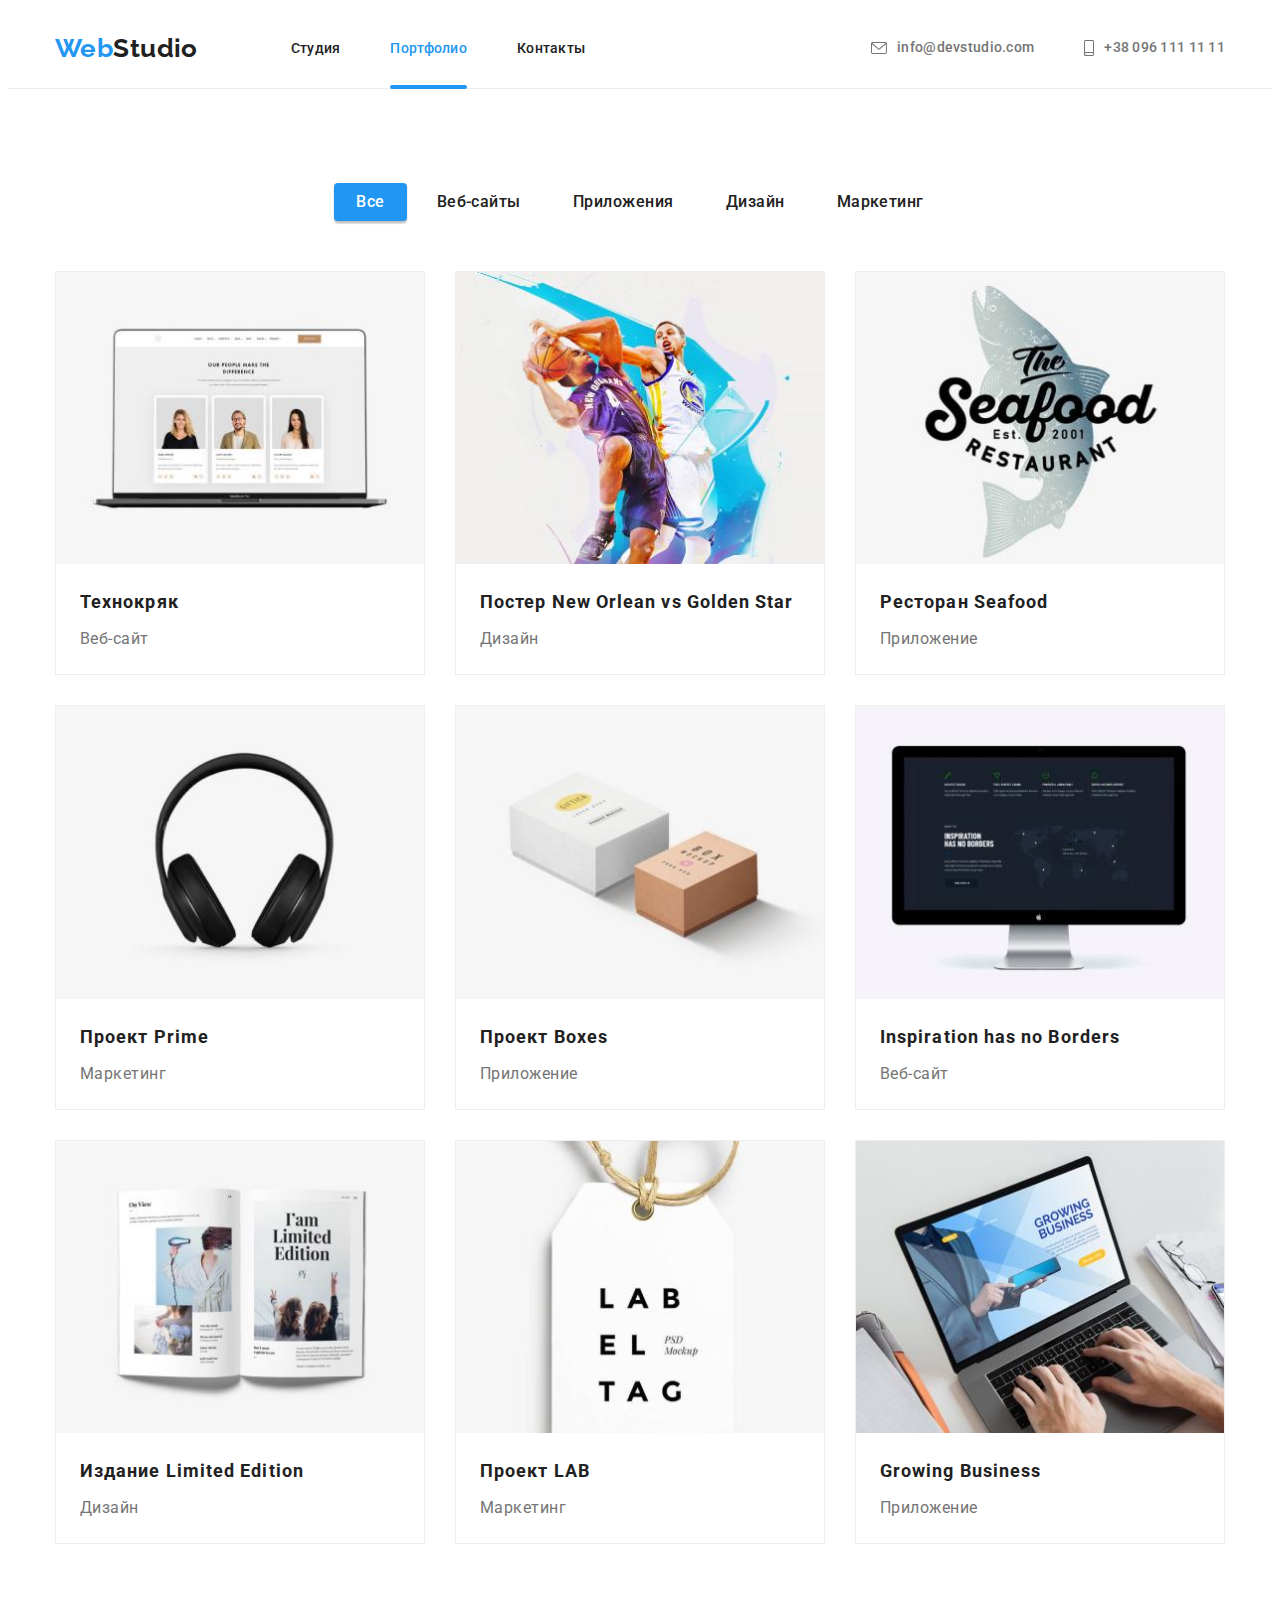
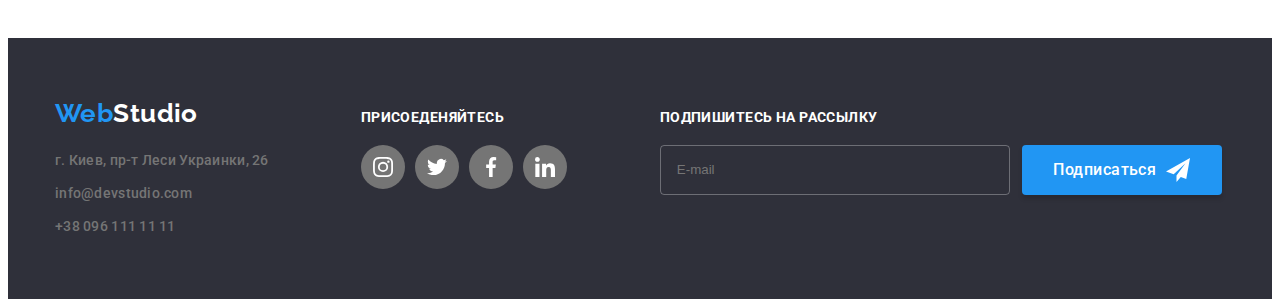
==== commit 739ed535: "ok" ====
--- a/portfolio.html
+++ b/portfolio.html
@@ -233,30 +233,30 @@
     <div class="footer-sosial">
       <p class="footer-connect">Присоеденяйтесь</p>
       <ul class="list sosial-list">
-        <li class="sosial-item">
-          <a href="" class="sosial-bgr">
-            <svg class="sosial-icon">
+        <li class="sosial-list__item">
+          <a href="" class="sosial-list__bgr footer-sosial-link">
+            <svg class="sosial-list__icon">
               <use href="./images/sprite.svg#instagram"></use>
             </svg>
           </a>
         </li>
-        <li class="sosial-item">
-          <a href="" class="sosial-bgr">
-            <svg class="sosial-icon">
+        <li class="sosial-list__item">
+          <a href="" class="sosial-list__bgr footer-sosial-link">
+            <svg class="sosial-list__icon">
               <use href="./images/sprite.svg#twitter"></use>
             </svg>
           </a>
         </li>
-        <li class="sosial-item">
-          <a href="" class="sosial-bgr">
-            <svg class="sosial-icon">
+        <li class="sosial-list__item">
+          <a href="" class="sosial-list__bgr footer-sosial-link">
+            <svg class="sosial-list__icon">
               <use href="./images/sprite.svg#facebook"></use>
             </svg>
           </a>
         </li>
-        <li class="sosial-item">
-          <a href="" class="sosial-bgr">
-            <svg class="sosial-icon">
+        <li class="sosial-list__item">
+          <a href="" class="sosial-list__bgr footer-sosial-link">
+            <svg class="sosial-list__icon">
               <use href="./images/sprite.svg#linkedin"></use>
             </svg>
           </a>
--- a/css/main.min.css
+++ b/css/main.min.css
@@ -1,2 +1,2 @@
-html{box-sizing:border-box}*,*::after,*::before{box-sizing:inherit}h1,h2,h3,h4,h5,h6{margin-top:0;margin-bottom:0}p{margin-top:0}p:last-child{margin-bottom:0}img{display:block;max-width:100%;height:auto}address{font-style:normal}a{text-decoration:none}.list{list-style:none;padding:0;margin:0}.visually-hidden{position:absolute;width:1px;height:1px;margin:-1px;padding:0;overflow:hidden;border:0;clip:rect(0 0 0 0)}:root{--primary-text-color: #212121;--secondary-color: #757575;--accent: #2196f3;--background-color: #2f303a;--white-color: #ffffff}body{background-color:var(--white-color);font-family:"Roboto", sans-serif;font-weight:400;font-size:14px;line-height:1.71;letter-spacing:0.03em;color:var(--secondary-color)}.team{background-color:#f5f4fa}.team-image{margin-bottom:30px}.team-name{font-style:normal;font-weight:500;font-size:16px;line-height:1.19;text-align:center;color:var(--primary-text-color);margin-bottom:10px}.team-role{font-size:16px;line-height:1.19;text-align:center}.hero{max-width:1600px;height:600px;margin-left:auto;margin-right:auto;background-repeat:no-repeat;background-size:cover;background-position:center;background-color:var(--background-color);background-image:linear-gradient(to right, rgba(47,48,58,0.4), rgba(47,48,58,0.4)),url("../images/hero-img.jpg");color:var(--white-color);text-align:center;padding-top:200px;padding-bottom:200px}.hero-title{margin-top:0;margin-bottom:30px;text-align:center;text-transform:uppercase;font-weight:900;font-size:44px;line-height:1.36;letter-spacing:0.06em}.hero button{background-color:var(--accent);color:var(--white-color);padding:10px 32px;font-weight:700;line-height:1.875;letter-spacing:0.06em}.work .item{flex-basis:calc(100% / 3 - 30px)}.work-box{position:relative}.work-text{position:absolute;bottom:0;color:var(--white-color);background-color:rgba(47,48,58,0.8);width:100%;text-align:center;text-transform:uppercase;font-weight:700;line-height:16px;padding-top:27px;padding-bottom:27px}.features .item{flex-basis:calc(100% / 4 - 30px);background-color:var(--white-color)}.team-item{flex-basis:calc(100% / 4 - 30px);box-shadow:0px 1px 3px rgba(0,0,0,0.12),0px 1px 1px rgba(0,0,0,0.14),0px 2px 1px rgba(0,0,0,0.2);border-radius:0px 0px 4px 4px;background-color:var(--white-color);padding-bottom:30px}.features.section{padding-bottom:0}.futures-icon{width:70px;height:70px}.icon-bgr{display:flex;justify-content:center;align-items:center;height:120px;margin-bottom:30px;background:#f5f4fa;border-radius:4px}.portfolio-link{display:block;transition:box-shadow 250ms cubic-bezier(0.4, 0, 0.2, 1)}.portfolio-link:hover,.portfolio-link:focus{box-shadow:0px 4px 4px rgba(0,0,0,0.25);outline:none}.portfolio .list{margin-left:-30px;margin-top:-30px;display:flex;flex-wrap:wrap}.portfolio .item{flex-basis:calc(100% / 3 - 30px);border:1px solid #eeeeee}.portfolio-link:hover .portfolio-overley-text,.portfolio-link:focus .portfolio-overley-text{transform:translateY(0)}.portfolio-img-wrapper{position:relative;overflow:hidden}.portfolio-overley-text{position:absolute;top:0;width:100%;font-size:18px;line-height:1.56;letter-spacing:0.03em;color:var(--white-color);background-color:rgba(33,150,243,0.9);padding:63px 24px;transform:translateY(101%);transition:transform 250ms cubic-bezier(0.4, 0, 0.2, 1)}.portfolio-work{font-style:normal;font-weight:bold;font-size:18px;line-height:2;letter-spacing:0.06em;color:var(--primary-text-color);margin-bottom:4px}.portfolio-type{font-style:normal;font-weight:normal;font-size:16px;line-height:1.87;letter-spacing:0.03em;color:var(--secondary-color)}.portfolio-text-margin{padding:20px 24px}.clients .item{flex-basis:calc(100% / 6 - 30px)}.clients-link{border:1px solid #afb1b8;box-sizing:border-box;border-radius:4px;align-items:center;color:#afb1b8;display:flex;justify-content:center;height:92px;transition:color 250ms cubic-bezier(0.4, 0, 0.2, 1),background-color 250ms cubic-bezier(0.4, 0, 0.2, 1)}.clients-link:hover,.clients-link:focus,.clients-link:active{border-color:var(--accent);color:var(--accent)}.clients-icon{width:106px;height:60px;fill:currentColor}.sosial-list{display:flex;justify-content:center;padding-left:32px;padding-right:32px}.sosial-bgr{width:44px;height:44px;border-radius:22px;background-color:var(--white-color);display:flex;justify-content:center;align-items:center;color:var(--secondary-color);transition:color 250ms cubic-bezier(0.4, 0, 0.2, 1),background-color 250ms cubic-bezier(0.4, 0, 0.2, 1)}.sosial-icon{width:20px;height:20px;fill:currentColor}.sosial-bgr:focus,.sosial-bgr:active,.sosial-bgr:hover{background-color:var(--accent);color:var(--white-color)}.sosial-item:not(:last-child){margin-right:10px}button{font-family:"Roboto", sans-serif;font-size:16px;border:none;padding:6px 22px;border-radius:4px;text-align:center;cursor:pointer}.section{padding-top:94px;padding-bottom:94px;width:100%}.section-title{color:var(--primary-text-color);text-align:center;font-weight:700;font-size:36px;line-height:1.17;margin-bottom:50px}.section-subtitle{font-weight:bold;line-height:1.14;text-transform:uppercase;color:var(--primary-text-color);margin-bottom:10px}.section-text{color:var(--secondary-color);font-style:normal;font-weight:normal}.container{width:1200px;margin-left:auto;margin-right:auto;padding-left:15px;padding-right:15px}.filter-item:not(:last-child){margin-right:8px}.filter{margin-bottom:50px;justify-content:center;display:flex}.filter .button:focus,.filter .button:active,.filter .button:hover,.button-active{color:var(--white-color);background-color:var(--accent);box-shadow:0px 3px 1px rgba(0,0,0,0.1),0px 1px 2px rgba(0,0,0,0.08),0px 2px 2px rgba(0,0,0,0.12);border-radius:4px}.filter .list{justify-content:center;display:flex}.button{background-color:var(--white-color);color:var(--primary-text-color);font-style:normal;font-weight:500;line-height:1.62;letter-spacing:0.03em;transition:color 250ms cubic-bezier(0.4, 0, 0.2, 1),background-color 250ms cubic-bezier(0.4, 0, 0.2, 1)}.header-item:not(:last-child){margin-right:50px}.header-item a{align-items:center;display:flex}.page-header{border-bottom:1px solid #ececec}.page-header .container{display:flex}.header-icon{fill:currentColor;margin-right:10px}.logo{font-family:"Raleway", sans-serif;font-weight:700;color:var(--accent);text-decoration:none;font-size:26px;line-height:1.19;margin-right:93px}.logo-header{color:var(--primary-text-color)}.logo-footer{color:var(--white-color)}.site-nav .link{display:block;padding-top:32px;padding-bottom:32px;color:var(--primary-text-color);font-style:normal;font-weight:500;line-height:16px;letter-spacing:0.02em}.site-nav .link:focus,.site-nav .link:hover,.site-nav .link.current,.site-contact-footer .link:focus,.site-contact-footer .link:hover,.site-contact .link:focus,.site-contact .link:hover{color:var(--accent)}.site-nav .link,.site-contact-footer .link,.site-nav .link.current,.site-contact .link{transition:color 250ms cubic-bezier(0.4, 0, 0.2, 1)}.current{position:relative}.current::after{position:absolute;bottom:-1px;content:"";display:block;width:100%;height:4px;border-radius:2px;background-color:var(--accent)}.site-contact-footer .link,.site-contact .link{color:var(--secondary-color);font-style:normal;font-weight:500;line-height:1.42;letter-spacing:0.02em}.footer{background-color:var(--background-color);padding-top:60px;padding-bottom:60px}.footer .container{display:flex;align-items:baseline}.footer-connect{font-weight:700;line-height:16px;text-transform:uppercase;color:var(--white-color);margin-bottom:20px}.footer-sosial{margin-left:70px}.footer-submit{margin-left:93px}.footer-sosial .sosial-list{padding:0;color:var(--white-color)}.footer-sosial .sosial-bgr{background-color:var(--secondary-color)}.footer-sosial .sosial-icon{fill:var(--white-color)}.footer-logo{display:block;margin-bottom:20px}.footer-item:not(:last-child){margin-bottom:9px}.footer-input{width:350px;height:50px;border:1px solid rgba(255,255,255,0.3);box-sizing:border-box;border-radius:4px;background:transparent;padding:15px 16px;margin-right:12px}.footer-input:active,.footer-input:hover,.footer-input:focus{border:1px solid var(--accent)}.flex-list{display:flex;flex-wrap:wrap;margin-left:-30px;margin-top:-30px}li.item{margin-left:30px;margin-top:30px}.page-header,.site-contact,.site-nav,.site-nav>.list{display:flex;align-items:center}.site-contact{margin-left:auto}.backdrop{position:fixed;top:0;width:100vw;height:100vh;background-color:rgba(0,0,0,0.2);display:flex;align-items:center;justify-content:center;transition:opacity 250ms cubic-bezier(0.4, 0, 0.2, 1),visibility 250ms cubic-bezier(0.4, 0, 0.2, 1)}.backdrop.is-hidden{opacity:0;visibility:hidden;pointer-events:none}.backdrop.is-hidden .modal{transform:scale(2)}.modal{position:relative;width:528px;min-height:182px;padding:40px;background-color:var(--white-color);box-shadow:0px 1px 3px rgba(0,0,0,0.12),0px 1px 1px rgba(0,0,0,0.14),0px 2px 1px rgba(0,0,0,0.2);border-radius:4px;transform:scale(1);transition:transform 250ms cubic-bezier(0.4, 0, 0.2, 1)}.btn-close{padding:0;position:absolute;top:8px;right:8px;width:30px;height:30px;background-color:transparent;border:1px solid rgba(0,0,0,0.1);border-radius:50%;fill:currentColor}.btn-close:hover{color:var(--accent)}.form{padding:40px;margin-left:auto;margin-right:auto}.form-title{font-weight:700;font-size:20px;line-height:23px;letter-spacing:0.03em;color:var(--primary-text-color)}.form-field{display:flex;flex-direction:column;margin-bottom:10px;position:relative;color:var(--primary-text-color)}.form-input{width:100%;outline:none;padding:12px 16px 12px 42px;border:1px solid rgba(33,33,33,0.2);border-radius:4px}.form-comment-text:active,.form-comment-text:focus,.form-comment-text:hover,.form-input:active,.form-input:hover,.form-input:focus{border:1px solid var(--accent)}.form-input:active ~ svg,.form-input:hover ~ svg,.form-input:focus ~ svg{color:var(--accent)}.form-field label{color:var(--secondary-color);margin-bottom:4px;font-size:12px;line-height:14px;letter-spacing:0.01em}.form-comment{display:flex;flex-direction:column;position:relative;color:var(--secondary-color);margin-bottom:20px;font-size:12px;line-height:14px;letter-spacing:0.01em}.form-comment label{margin-bottom:4px}.form-comment-text{width:100%;min-height:120px;resize:none;padding:12px 16px;outline:none;border-radius:4px;border:1px solid rgba(33,33,33,0.2)}.form-btn{display:flex;background:var(--accent);box-shadow:0px 4px 4px rgba(0,0,0,0.15);border-radius:4px;color:var(--white-color);width:200px;height:50px;align-items:center;justify-content:center;fill:var(--white-color)}.form-btn-send{display:block;margin:0 auto}.form-btn:hover{background-color:#188ce8;box-shadow:0px 4px 4px rgba(0,0,0,0.15)}form .form-btn svg{margin-left:10px}.footer-form-wrapper{display:flex;flex-wrap:wrap}.form-icon{position:absolute;top:50%;left:15px;transform:translate(0, -50%);fill:currentColor}.input-wrapper{position:relative}.modal-checkbox{margin-bottom:30px;display:flex;align-items:center}.modal-checkbox span{width:16px;height:15px;border:2px solid var(--primary-text-color);border-radius:2px;margin-right:8px;margin-left:14px;display:flex;align-items:center;justify-content:center}.modal-checkbox:checked+.modal-checkbox span{background-color:var(--accent);border:none}.modal-checkbox a{color:var(--accent);text-decoration:underline}
+:root{--primary-text-color: #212121;--secondary-color: #757575;--accent: #2196f3;--background-color: #2f303a;--white-color: #ffffff}html{box-sizing:border-box}*,*::after,*::before{box-sizing:inherit}h1,h2,h3,h4,h5,h6{margin-top:0;margin-bottom:0}p{margin-top:0}p:last-child{margin-bottom:0}img{display:block;max-width:100%;height:auto}address{font-style:normal}a{text-decoration:none}.list{list-style:none;padding:0;margin:0}.visually-hidden{position:absolute;width:1px;height:1px;margin:-1px;padding:0;overflow:hidden;border:0;clip:rect(0 0 0 0)}body{background-color:var(--white-color);font-family:"Roboto", sans-serif;font-weight:400;font-size:14px;line-height:1.71;letter-spacing:0.03em;color:var(--secondary-color)}.flex-list{display:flex;flex-wrap:wrap;margin-left:-30px;margin-top:-30px}li.item{margin-left:30px;margin-top:30px}button{font-family:"Roboto", sans-serif;font-size:16px;border:none;padding:6px 22px;border-radius:4px;text-align:center;cursor:pointer}.section{padding-top:94px;padding-bottom:94px;width:100%}.section-title{color:var(--primary-text-color);text-align:center;font-weight:700;font-size:36px;line-height:1.17;margin-bottom:50px}.section-subtitle{font-weight:bold;line-height:1.14;text-transform:uppercase;color:var(--primary-text-color);margin-bottom:10px}.section-text{color:var(--secondary-color);font-style:normal;font-weight:normal}.container{width:1200px;margin-left:auto;margin-right:auto;padding-left:15px;padding-right:15px}.icon-bgr{display:flex;justify-content:center;align-items:center;height:120px;margin-bottom:30px;background:#f5f4fa;border-radius:4px}.logo{font-family:"Raleway", sans-serif;font-weight:700;color:var(--accent);text-decoration:none;font-size:26px;line-height:1.19;margin-right:93px}.sosial-list{display:flex;justify-content:center;padding-left:32px;padding-right:32px}.sosial-list__bgr{width:44px;height:44px;border-radius:22px;background-color:var(--white-color);display:flex;justify-content:center;align-items:center;color:var(--secondary-color);transition:color 250ms cubic-bezier(0.4, 0, 0.2, 1),background-color 250ms cubic-bezier(0.4, 0, 0.2, 1)}.sosial-list__icon{width:20px;height:20px;fill:currentColor}.sosial-list__bgr:focus,.sosial-list__bgr:active,.sosial-list__bgr:hover{background-color:var(--accent);color:var(--white-color)}.sosial-list__item:not(:last-child){margin-right:10px}.team{background-color:#f5f4fa}.team__image{margin-bottom:30px}.team__name{font-style:normal;font-weight:500;font-size:16px;line-height:1.19;text-align:center;color:var(--primary-text-color);margin-bottom:10px}.team__role{font-size:16px;line-height:1.19;text-align:center}.team__item{flex-basis:calc(100% / 4 - 30px);box-shadow:0px 1px 3px rgba(0,0,0,0.12),0px 1px 1px rgba(0,0,0,0.14),0px 2px 1px rgba(0,0,0,0.2);border-radius:0px 0px 4px 4px;background-color:var(--white-color);padding-bottom:30px}.hero{max-width:1600px;height:600px;margin-left:auto;margin-right:auto;background-repeat:no-repeat;background-size:cover;background-position:center;background-color:var(--background-color);background-image:linear-gradient(to right, rgba(47,48,58,0.4), rgba(47,48,58,0.4)),url("../images/hero-img.jpg");color:var(--white-color);text-align:center;padding-top:200px;padding-bottom:200px}.hero-title{margin-top:0;margin-bottom:30px;text-align:center;text-transform:uppercase;font-weight:900;font-size:44px;line-height:1.36;letter-spacing:0.06em}.hero button{background-color:var(--accent);color:var(--white-color);padding:10px 32px;font-weight:700;line-height:1.875;letter-spacing:0.06em}.work .item{flex-basis:calc(100% / 3 - 30px)}.work-box{position:relative}.work-text{position:absolute;bottom:0;color:var(--white-color);background-color:rgba(47,48,58,0.8);width:100%;text-align:center;text-transform:uppercase;font-weight:700;line-height:16px;padding-top:27px;padding-bottom:27px}.features .item{flex-basis:calc(100% / 4 - 30px);background-color:var(--white-color)}.features.section{padding-bottom:0}.futures-icon{width:70px;height:70px}.portfolio-link{display:block;transition:box-shadow 250ms cubic-bezier(0.4, 0, 0.2, 1)}.portfolio-link:hover,.portfolio-link:focus{box-shadow:0px 4px 4px rgba(0,0,0,0.25);outline:none}.portfolio .list{margin-left:-30px;margin-top:-30px;display:flex;flex-wrap:wrap}.portfolio .item{flex-basis:calc(100% / 3 - 30px);border:1px solid #eeeeee}.portfolio-link:hover .portfolio-overley-text,.portfolio-link:focus .portfolio-overley-text{transform:translateY(0)}.portfolio-img-wrapper{position:relative;overflow:hidden}.portfolio-overley-text{position:absolute;top:0;width:100%;font-size:18px;line-height:1.56;letter-spacing:0.03em;color:var(--white-color);background-color:rgba(33,150,243,0.9);padding:63px 24px;transform:translateY(101%);transition:transform 250ms cubic-bezier(0.4, 0, 0.2, 1)}.portfolio-work{font-style:normal;font-weight:bold;font-size:18px;line-height:2;letter-spacing:0.06em;color:var(--primary-text-color);margin-bottom:4px}.portfolio-type{font-style:normal;font-weight:normal;font-size:16px;line-height:1.87;letter-spacing:0.03em;color:var(--secondary-color)}.portfolio-text-margin{padding:20px 24px}.clients .item{flex-basis:calc(100% / 6 - 30px)}.clients-link{border:1px solid #afb1b8;box-sizing:border-box;border-radius:4px;align-items:center;color:#afb1b8;display:flex;justify-content:center;height:92px;transition:color 250ms cubic-bezier(0.4, 0, 0.2, 1),background-color 250ms cubic-bezier(0.4, 0, 0.2, 1)}.clients-link:hover,.clients-link:focus,.clients-link:active{border-color:var(--accent);color:var(--accent)}.clients-icon{width:106px;height:60px;fill:currentColor}.button{background-color:var(--white-color);color:var(--primary-text-color);font-style:normal;font-weight:500;line-height:1.62;letter-spacing:0.03em;transition:color 250ms cubic-bezier(0.4, 0, 0.2, 1),background-color 250ms cubic-bezier(0.4, 0, 0.2, 1)}.filter-item:not(:last-child){margin-right:8px}.filter{margin-bottom:50px;justify-content:center;display:flex}.filter .button:focus,.filter .button:active,.filter .button:hover,.button-active{color:var(--white-color);background-color:var(--accent);box-shadow:0px 3px 1px rgba(0,0,0,0.1),0px 1px 2px rgba(0,0,0,0.08),0px 2px 2px rgba(0,0,0,0.12);border-radius:4px}.filter .list{justify-content:center;display:flex}.header-item:not(:last-child){margin-right:50px}.header-item a{align-items:center;display:flex}.page-header{border-bottom:1px solid #ececec}.page-header .container{display:flex}.header-icon{fill:currentColor;margin-right:10px}.page-header,.site-contact,.site-nav,.site-nav>.list{display:flex;align-items:center}.site-contact{margin-left:auto}.logo-header{color:var(--primary-text-color)}.logo-footer{color:var(--white-color)}.site-nav .link{display:block;padding-top:32px;padding-bottom:32px;color:var(--primary-text-color);font-style:normal;font-weight:500;line-height:16px;letter-spacing:0.02em}.site-nav .link:focus,.site-nav .link:hover,.site-nav .link.current,.site-contact-footer .link:focus,.site-contact-footer .link:hover,.site-contact .link:focus,.site-contact .link:hover{color:var(--accent)}.site-nav .link,.site-contact-footer .link,.site-nav .link.current,.site-contact .link{transition:color 250ms cubic-bezier(0.4, 0, 0.2, 1)}.current{position:relative}.current::after{position:absolute;bottom:-1px;content:"";display:block;width:100%;height:4px;border-radius:2px;background-color:var(--accent)}.site-contact-footer .link,.site-contact .link{color:var(--secondary-color);font-style:normal;font-weight:500;line-height:1.42;letter-spacing:0.02em}.footer{background-color:var(--background-color);padding-top:60px;padding-bottom:60px}.footer .container{display:flex;align-items:baseline}.footer-connect{font-weight:700;line-height:16px;text-transform:uppercase;color:var(--white-color);margin-bottom:20px}.footer-sosial{margin-left:70px}.footer-submit{margin-left:93px}.footer-logo{display:block;margin-bottom:20px}.footer-item:not(:last-child){margin-bottom:9px}.footer-input{width:350px;height:50px;border:1px solid rgba(255,255,255,0.3);box-sizing:border-box;border-radius:4px;background:transparent;padding:15px 16px;margin-right:12px}.footer-input:active,.footer-input:hover,.footer-input:focus{border:1px solid var(--accent)}.footer-sosial .sosial-list{padding:0;color:var(--white-color)}.footer-sosial-link{background-color:var(--secondary-color)}.footer-sosial .sosial-list__icon{fill:var(--white-color)}.backdrop{position:fixed;top:0;width:100vw;height:100vh;background-color:rgba(0,0,0,0.2);display:flex;align-items:center;justify-content:center;transition:opacity 250ms cubic-bezier(0.4, 0, 0.2, 1),visibility 250ms cubic-bezier(0.4, 0, 0.2, 1)}.backdrop.is-hidden{opacity:0;visibility:hidden;pointer-events:none}.backdrop.is-hidden .modal{transform:scale(2)}.modal{position:relative;width:528px;min-height:182px;padding:40px;background-color:var(--white-color);box-shadow:0px 1px 3px rgba(0,0,0,0.12),0px 1px 1px rgba(0,0,0,0.14),0px 2px 1px rgba(0,0,0,0.2);border-radius:4px;transform:scale(1);transition:transform 250ms cubic-bezier(0.4, 0, 0.2, 1)}.btn-close{padding:0;position:absolute;top:8px;right:8px;width:30px;height:30px;background-color:transparent;border:1px solid rgba(0,0,0,0.1);border-radius:50%;fill:currentColor}.btn-close:hover{color:var(--accent)}.form{padding:40px;margin-left:auto;margin-right:auto}.form-title{font-weight:700;font-size:20px;line-height:23px;letter-spacing:0.03em;color:var(--primary-text-color)}.form-field{display:flex;flex-direction:column;margin-bottom:10px;position:relative;color:var(--primary-text-color)}.form-input{width:100%;outline:none;padding:12px 16px 12px 42px;border:1px solid rgba(33,33,33,0.2);border-radius:4px}.form-comment-text:active,.form-comment-text:focus,.form-comment-text:hover,.form-input:active,.form-input:hover,.form-input:focus{border:1px solid var(--accent)}.form-input:active ~ svg,.form-input:hover ~ svg,.form-input:focus ~ svg{color:var(--accent)}.form-field label{color:var(--secondary-color);margin-bottom:4px;font-size:12px;line-height:14px;letter-spacing:0.01em}.form-comment{display:flex;flex-direction:column;position:relative;color:var(--secondary-color);margin-bottom:20px;font-size:12px;line-height:14px;letter-spacing:0.01em}.form-comment label{margin-bottom:4px}.form-comment-text{width:100%;min-height:120px;resize:none;padding:12px 16px;outline:none;border-radius:4px;border:1px solid rgba(33,33,33,0.2)}.form-btn{display:flex;background:var(--accent);box-shadow:0px 4px 4px rgba(0,0,0,0.15);border-radius:4px;color:var(--white-color);width:200px;height:50px;align-items:center;justify-content:center;fill:var(--white-color)}.form-btn-send{display:block;margin:0 auto}.form-btn:hover{background-color:#188ce8;box-shadow:0px 4px 4px rgba(0,0,0,0.15)}form .form-btn svg{margin-left:10px}.footer-form-wrapper{display:flex;flex-wrap:wrap}.form-icon{position:absolute;top:50%;left:15px;transform:translate(0, -50%);fill:currentColor}.input-wrapper{position:relative}.modal-checkbox{margin-bottom:30px;display:flex;align-items:center}.modal-checkbox span{width:16px;height:15px;border:2px solid var(--primary-text-color);border-radius:2px;margin-right:8px;margin-left:14px;display:flex;align-items:center;justify-content:center}.modal-checkbox:checked+.modal-checkbox span{background-color:var(--accent);border:none}.modal-checkbox a{color:var(--accent);text-decoration:underline}
 /*# sourceMappingURL=main.min.css.map */